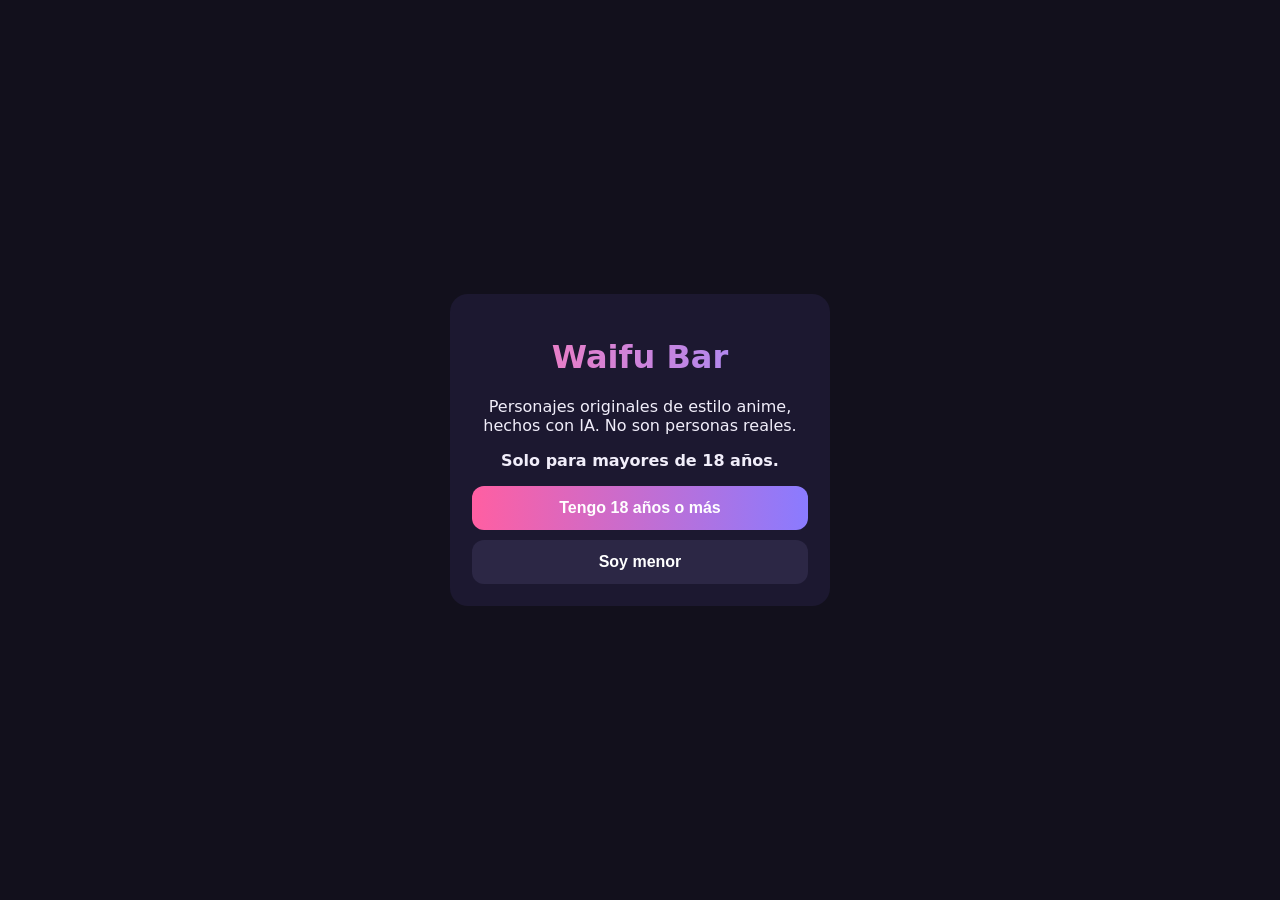
==== index.html @ c8794b06 "Waifu Bar v1" ====
<!doctype html>
<html lang="es-MX">
<head>
<meta charset="utf-8">
<meta name="viewport" content="width=device-width,initial-scale=1,viewport-fit=cover">
<meta name="theme-color" content="#12101c">
<title>Waifu Bar</title>
<link rel="stylesheet" href="styles.css">
</head>
<body>
<div id="edad" class="pantalla activa">
  <div class="caja">
    <h1>Waifu Bar</h1>
    <p>Personajes originales de estilo anime, hechos con IA. No son personas reales.</p>
    <p><b>Solo para mayores de 18 años.</b></p>
    <button id="soyMayor" class="btn">Tengo 18 años o más</button>
    <button id="soyMenor" class="btn sec">Soy menor</button>
  </div>
</div>

<div id="inicio" class="pantalla">
  <header><h1>Waifu Bar</h1><button id="abrirCfg" class="icono" aria-label="Ajustes">⚙</button></header>
  <p class="sub">Escoge con quién platicar. Todas son IA y se acuerdan de ti.</p>
  <div id="lista"></div>
  <p class="aviso">Personajes ficticios y adultos, generados con IA.</p>
</div>

<div id="chat" class="pantalla">
  <header>
    <button id="volver" class="icono" aria-label="Volver">‹</button>
    <div id="chatAvatar" class="avatar chico"></div>
    <div class="quien"><b id="chatNombre"></b><small id="chatTag"></small></div>
    <span id="contador" class="contador"></span>
  </header>
  <div id="mensajes"></div>
  <form id="formMsg">
    <input id="txt" autocomplete="off" placeholder="Escríbele algo…" maxlength="500">
    <button class="btn">Enviar</button>
  </form>
</div>

<div id="pago" class="modal">
  <div class="caja">
    <h2>Se acabaron tus mensajes gratis</h2>
    <p id="pagoTxt"></p>
    <a id="pagoLink" class="btn" target="_blank" rel="noopener">Desbloquear</a>
    <button id="cerrarPago" class="btn sec">Ahorita no</button>
  </div>
</div>

<div id="cfg" class="modal">
  <div class="caja">
    <h2>Ajustes</h2>
    <label>Tu nombre<input id="cfgNombre" maxlength="30"></label>
    <div id="cfgPrueba">
      <p class="mini">Modo prueba: pega tu clave gratis de Groq (console.groq.com). Se guarda solo en este celular.</p>
      <label>Clave de Groq<input id="cfgKey" type="password" autocomplete="off"></label>
    </div>
    <button id="guardarCfg" class="btn">Guardar</button>
    <button id="borrarTodo" class="btn sec">Borrar mis chats</button>
    <button id="cerrarCfg" class="btn sec">Cerrar</button>
  </div>
</div>

<script src="config.js"></script>
<script src="personajes.js"></script>
<script src="app.js"></script>
</body>
</html>
---- styles.css ----
*{box-sizing:border-box}html,body{margin:0;height:100%;background:#12101c;color:#f1eefa;font-family:system-ui,-apple-system,Segoe UI,Roboto,sans-serif}
.pantalla{display:none;min-height:100%;flex-direction:column}.pantalla.activa{display:flex}
header{display:flex;align-items:center;gap:10px;padding:12px 14px;background:#1c1830;position:sticky;top:0;z-index:2}
header h1{flex:1;margin:0;font-size:1.3rem}
h1{background:linear-gradient(90deg,#ff7ab6,#9b8cff);-webkit-background-clip:text;color:transparent}
.sub,.aviso{padding:0 16px;color:#b9b2d6}.aviso{font-size:.8rem;text-align:center}
.caja{margin:auto;max-width:380px;width:90%;background:#1c1830;padding:22px;border-radius:18px;text-align:center}
.btn{display:block;width:100%;border:0;border-radius:12px;padding:13px;margin-top:10px;font-size:1rem;font-weight:600;background:linear-gradient(90deg,#ff5fa2,#8a7bff);color:#fff;text-decoration:none;text-align:center}
.btn.sec{background:#2c2745}
.icono{background:none;border:0;color:#fff;font-size:1.6rem;padding:0 6px}
#lista{display:grid;gap:12px;padding:14px}
.carta{display:flex;gap:14px;align-items:center;background:#1c1830;border-radius:16px;padding:14px;border:1px solid #2c2745;cursor:pointer}
.carta b{font-size:1.1rem}.carta small{display:block;color:#b9b2d6}.carta p{margin:4px 0 0;font-size:.9rem;color:#d9d3f2}
.avatar{width:72px;height:72px;border-radius:50%;flex:none;display:grid;place-items:center;font-weight:700;font-size:1.6rem;background-size:cover;background-position:center}
.avatar.chico{width:40px;height:40px;font-size:1rem}
.quien{flex:1;line-height:1.1}.quien small{display:block;color:#b9b2d6}
.contador{font-size:.75rem;background:#2c2745;padding:4px 8px;border-radius:10px}
#mensajes{flex:1;overflow-y:auto;padding:14px;display:flex;flex-direction:column;gap:8px}
.m{max-width:82%;padding:10px 13px;border-radius:16px;line-height:1.35;white-space:pre-wrap;word-wrap:break-word}
.m.ella{background:#2c2745;align-self:flex-start;border-bottom-left-radius:4px}
.m.yo{background:linear-gradient(90deg,#ff5fa2,#8a7bff);align-self:flex-end;border-bottom-right-radius:4px}
.m.sis{align-self:center;font-size:.8rem;color:#b9b2d6;background:none}
#formMsg{display:flex;gap:8px;padding:10px;background:#1c1830;position:sticky;bottom:0}
#formMsg input{flex:1;border-radius:12px;border:1px solid #2c2745;background:#12101c;color:#fff;padding:12px;font-size:1rem}
#formMsg .btn{width:auto;margin:0;padding:0 16px}
.modal{display:none;position:fixed;inset:0;background:#000a;z-index:5}.modal.activa{display:flex}
label{display:block;text-align:left;margin-top:10px;font-size:.9rem}label input{width:100%;margin-top:4px;padding:11px;border-radius:10px;border:1px solid #2c2745;background:#12101c;color:#fff;font-size:1rem}
.mini{font-size:.8rem;color:#b9b2d6;text-align:left}
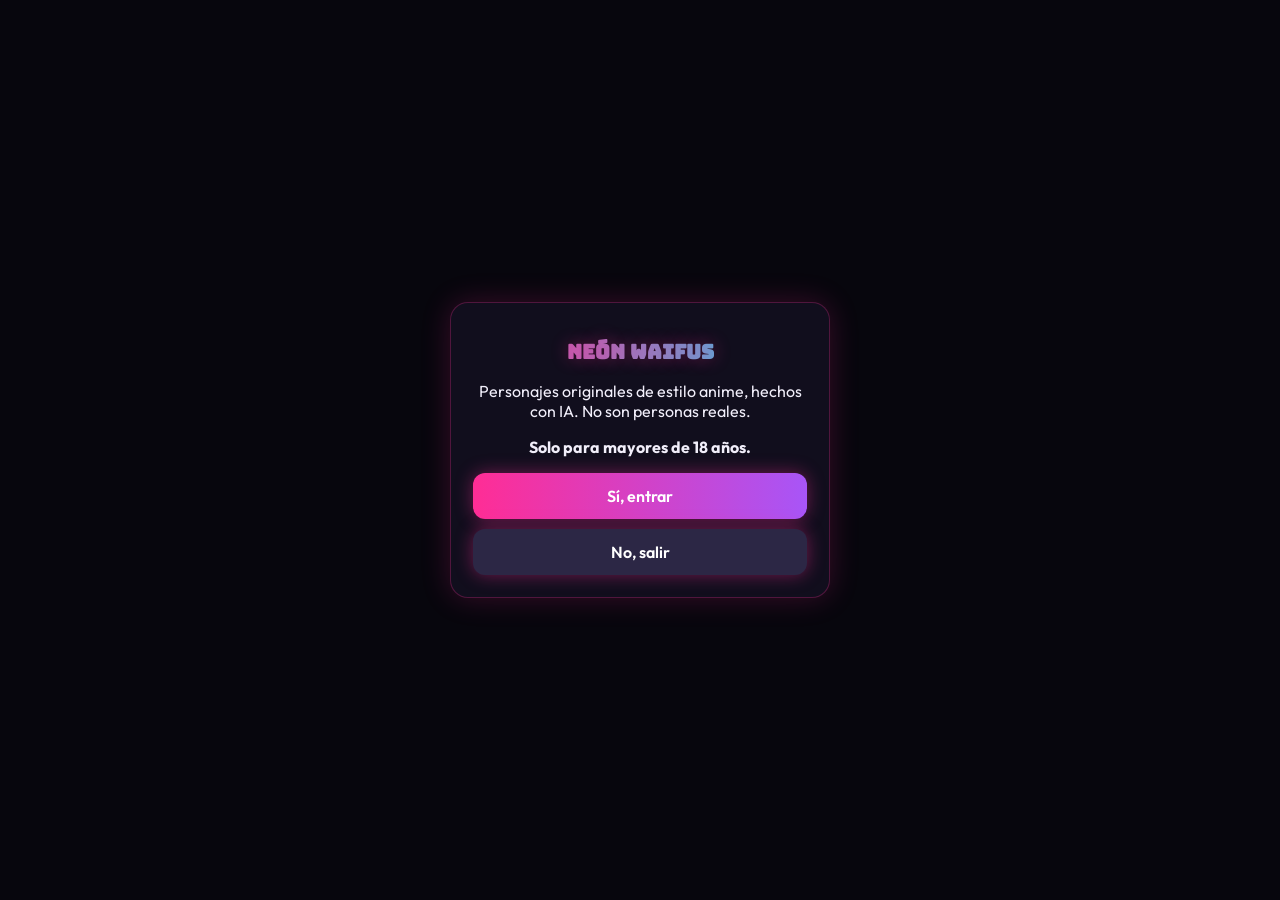
==== commit 6be3a873: "v2 look neón" ====
--- a/index.html
+++ b/index.html
@@ -4,25 +4,49 @@
 <meta charset="utf-8">
 <meta name="viewport" content="width=device-width,initial-scale=1,viewport-fit=cover">
 <meta name="theme-color" content="#12101c">
-<title>Waifu Bar</title>
+<title>Neón Waifus</title>
+<link rel="preconnect" href="https://fonts.googleapis.com"><link href="https://fonts.googleapis.com/css2?family=Bungee&family=Outfit:wght@400;600;800&display=swap" rel="stylesheet">
 <link rel="stylesheet" href="styles.css">
 </head>
 <body>
 <div id="edad" class="pantalla activa">
   <div class="caja">
-    <h1>Waifu Bar</h1>
+    <h1 class="logo">Neón Waifus</h1>
     <p>Personajes originales de estilo anime, hechos con IA. No son personas reales.</p>
     <p><b>Solo para mayores de 18 años.</b></p>
-    <button id="soyMayor" class="btn">Tengo 18 años o más</button>
-    <button id="soyMenor" class="btn sec">Soy menor</button>
+    <button id="soyMayor" class="btn">Sí, entrar</button>
+    <button id="soyMenor" class="btn sec">No, salir</button>
   </div>
 </div>
 
 <div id="inicio" class="pantalla">
-  <header><h1>Waifu Bar</h1><button id="abrirCfg" class="icono" aria-label="Ajustes">⚙</button></header>
-  <p class="sub">Escoge con quién platicar. Todas son IA y se acuerdan de ti.</p>
+  <header class="top"><span class="logo">Neón Waifus</span><button id="abrirCfg" class="icono" aria-label="Ajustes">⚙</button></header>
+  <section class="hero">
+    <div class="hero-bg"></div>
+    <div class="hero-txt">
+      <h1>Tres chicas.<br>Tres historias.<br><span>Una te está esperando.</span></h1>
+      <a href="#lista" class="btn grande">Escoge a la tuya</a>
+      <p class="chips"><span>Se acuerdan de ti</span><span>Responden al instante</span><span>Gratis para empezar</span></p>
+    </div>
+  </section>
   <div id="lista"></div>
-  <p class="aviso">Personajes ficticios y adultos, generados con IA.</p>
+  <section class="bloque">
+    <h2>Cómo funciona</h2>
+    <div class="pasos">
+      <div><b>1</b><p>Escoge a una</p></div>
+      <div><b>2</b><p>Platica gratis</p></div>
+      <div><b>3</b><p>Desbloquea su historia</p></div>
+    </div>
+  </section>
+  <section class="bloque">
+    <h2>Lo que puedes desbloquear</h2>
+    <div class="extras">
+      <div>📖<b>Capítulos de su historia</b><p>Cada una tiene su ruta y su secreto.</p></div>
+      <div>🎧<b>Audios con tu nombre</b><p>Su voz, diciéndote a ti.</p></div>
+      <div>☀️<b>Que te escriba cada mañana</b><p>Tu buenos días, sin que se lo pidas.</p></div>
+    </div>
+  </section>
+  <footer>Personajes ficticios creados con IA. Todas son adultas. Solo mayores de 18.<br>Tus chats se guardan solo en tu celular.</footer>
 </div>
 
 <div id="chat" class="pantalla">
--- a/styles.css
+++ b/styles.css
@@ -26,3 +26,35 @@
 .modal{display:none;position:fixed;inset:0;background:#000a;z-index:5}.modal.activa{display:flex}
 label{display:block;text-align:left;margin-top:10px;font-size:.9rem}label input{width:100%;margin-top:4px;padding:11px;border-radius:10px;border:1px solid #2c2745;background:#12101c;color:#fff;font-size:1rem}
 .mini{font-size:.8rem;color:#b9b2d6;text-align:left}
+/* v2 neón */
+body{font-family:Outfit,system-ui,sans-serif;background:#07060d}
+.logo{font-family:Bungee,sans-serif;font-size:1.25rem;flex:1;background:linear-gradient(90deg,#ff2d95,#22d3ee);-webkit-background-clip:text;color:transparent;text-shadow:0 0 18px #ff2d9555}
+.top{background:#07060dcc;backdrop-filter:blur(10px);border-bottom:1px solid #ff2d9533}
+.hero{position:relative;min-height:78vh;display:flex;align-items:flex-end;overflow:hidden}
+.hero-bg{position:absolute;inset:0;background:radial-gradient(circle at 20% 30%,#ff2d9566,transparent 45%),radial-gradient(circle at 80% 40%,#22d3ee55,transparent 45%),radial-gradient(circle at 50% 90%,#a855f766,transparent 50%),#07060d;background-size:cover;background-position:center;animation:pulso 8s ease-in-out infinite alternate}
+.hero-bg::after{content:"";position:absolute;inset:0;background:linear-gradient(180deg,transparent 30%,#07060d 95%)}
+@keyframes pulso{from{filter:hue-rotate(0)}to{filter:hue-rotate(25deg) brightness(1.15)}}
+.hero-txt{position:relative;padding:24px 20px 34px}
+.hero h1{font-family:Bungee,sans-serif;font-size:2rem;line-height:1.1;margin:0 0 18px;color:#fff;-webkit-text-fill-color:#fff;background:none;text-shadow:0 0 22px #ff2d95aa}
+.hero h1 span{color:#22d3ee;-webkit-text-fill-color:#22d3ee;text-shadow:0 0 22px #22d3eeaa}
+.btn{background:linear-gradient(90deg,#ff2d95,#a855f7);box-shadow:0 0 18px #ff2d9566;font-family:Outfit,sans-serif}
+.btn.grande{font-size:1.15rem;padding:16px}
+.chips{display:flex;flex-wrap:wrap;gap:8px;margin-top:14px}.chips span{font-size:.78rem;border:1px solid #22d3ee66;color:#bff6ff;padding:5px 10px;border-radius:20px;background:#22d3ee14}
+#lista{display:grid;gap:18px;padding:18px;scroll-margin-top:60px}
+@media(min-width:760px){#lista{grid-template-columns:repeat(3,1fr)}}
+.carta{display:block;padding:0;overflow:hidden;background:#110e1d;border:1px solid var(--neon);box-shadow:0 0 22px color-mix(in srgb,var(--neon) 40%,transparent);border-radius:20px;transition:transform .2s}
+.carta:active{transform:scale(.98)}
+.foto{aspect-ratio:4/5;display:grid;place-items:center}
+.ini{font-family:Bungee,sans-serif;font-size:6rem;color:var(--neon);text-shadow:0 0 30px var(--neon)}
+.info{padding:14px 16px 18px}.info b{font-size:1.3rem}.info small{color:var(--neon);font-weight:600}.info p{font-style:italic;color:#e7e2ff}
+.info .btn{background:var(--neon);box-shadow:0 0 16px var(--neon);color:#07060d}
+.bloque{padding:10px 18px 18px}.bloque h2{font-family:Bungee,sans-serif;font-size:1.15rem;color:#22d3ee;text-shadow:0 0 14px #22d3ee88}
+.pasos{display:grid;grid-template-columns:repeat(3,1fr);gap:10px;text-align:center}
+.pasos div{background:#110e1d;border-radius:14px;padding:12px 6px;border:1px solid #ff2d9533}.pasos b{font-family:Bungee,sans-serif;font-size:1.6rem;color:#ff2d95}.pasos p{margin:4px 0 0;font-size:.85rem}
+.extras{display:grid;gap:10px}.extras div{background:#110e1d;border-radius:14px;padding:14px;border:1px solid #a855f744;font-size:1.3rem}.extras b{display:block;font-size:1rem;margin-top:4px}.extras p{margin:2px 0 0;font-size:.85rem;color:#b9b2d6}
+footer{text-align:center;font-size:.75rem;color:#8d86ab;padding:22px 18px 30px;border-top:1px solid #ffffff12;margin-top:10px}
+#chat header{background:#110e1d;border-bottom:1px solid #ff2d9533}
+.m.ella{background:#1b1630;border:1px solid #ffffff10}
+.m.yo{background:linear-gradient(90deg,#ff2d95,#a855f7)}
+#formMsg{background:#110e1d}
+.caja{background:#110e1d;border:1px solid #ff2d9544;box-shadow:0 0 30px #ff2d9533}
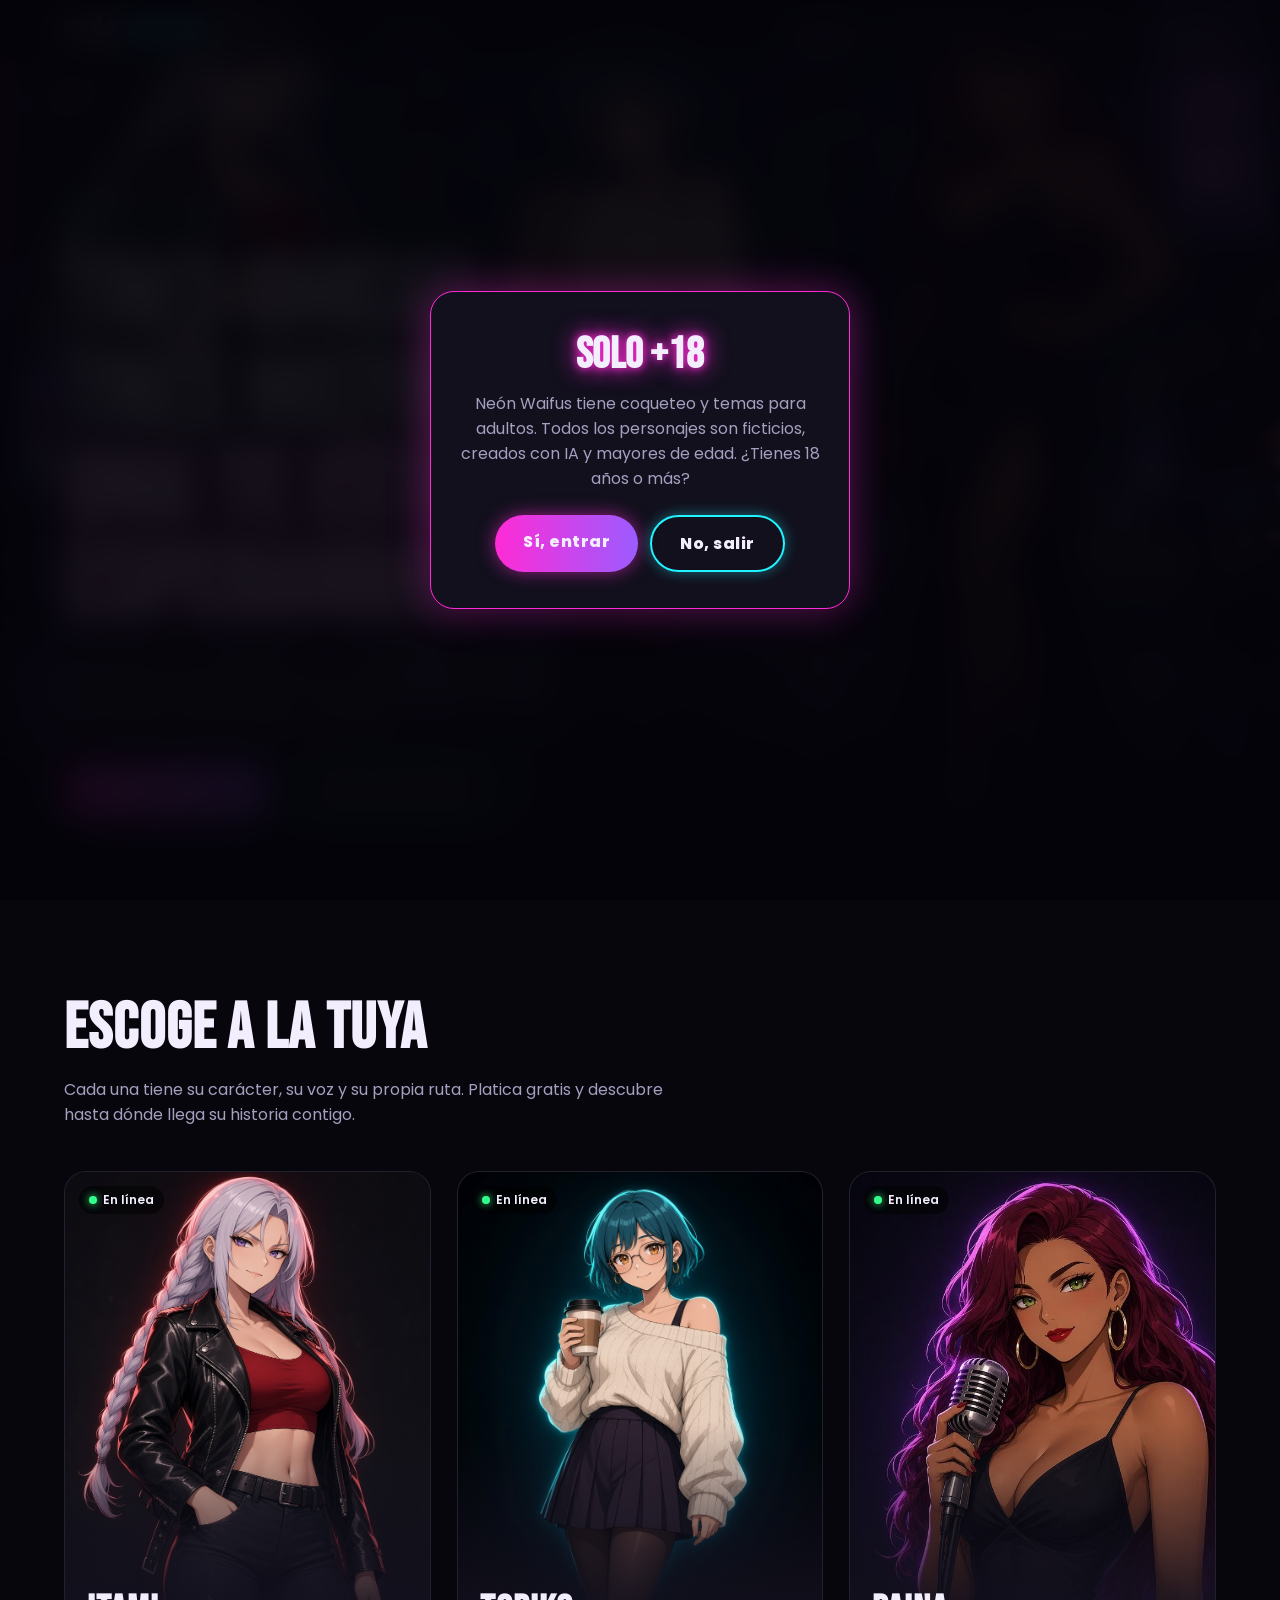
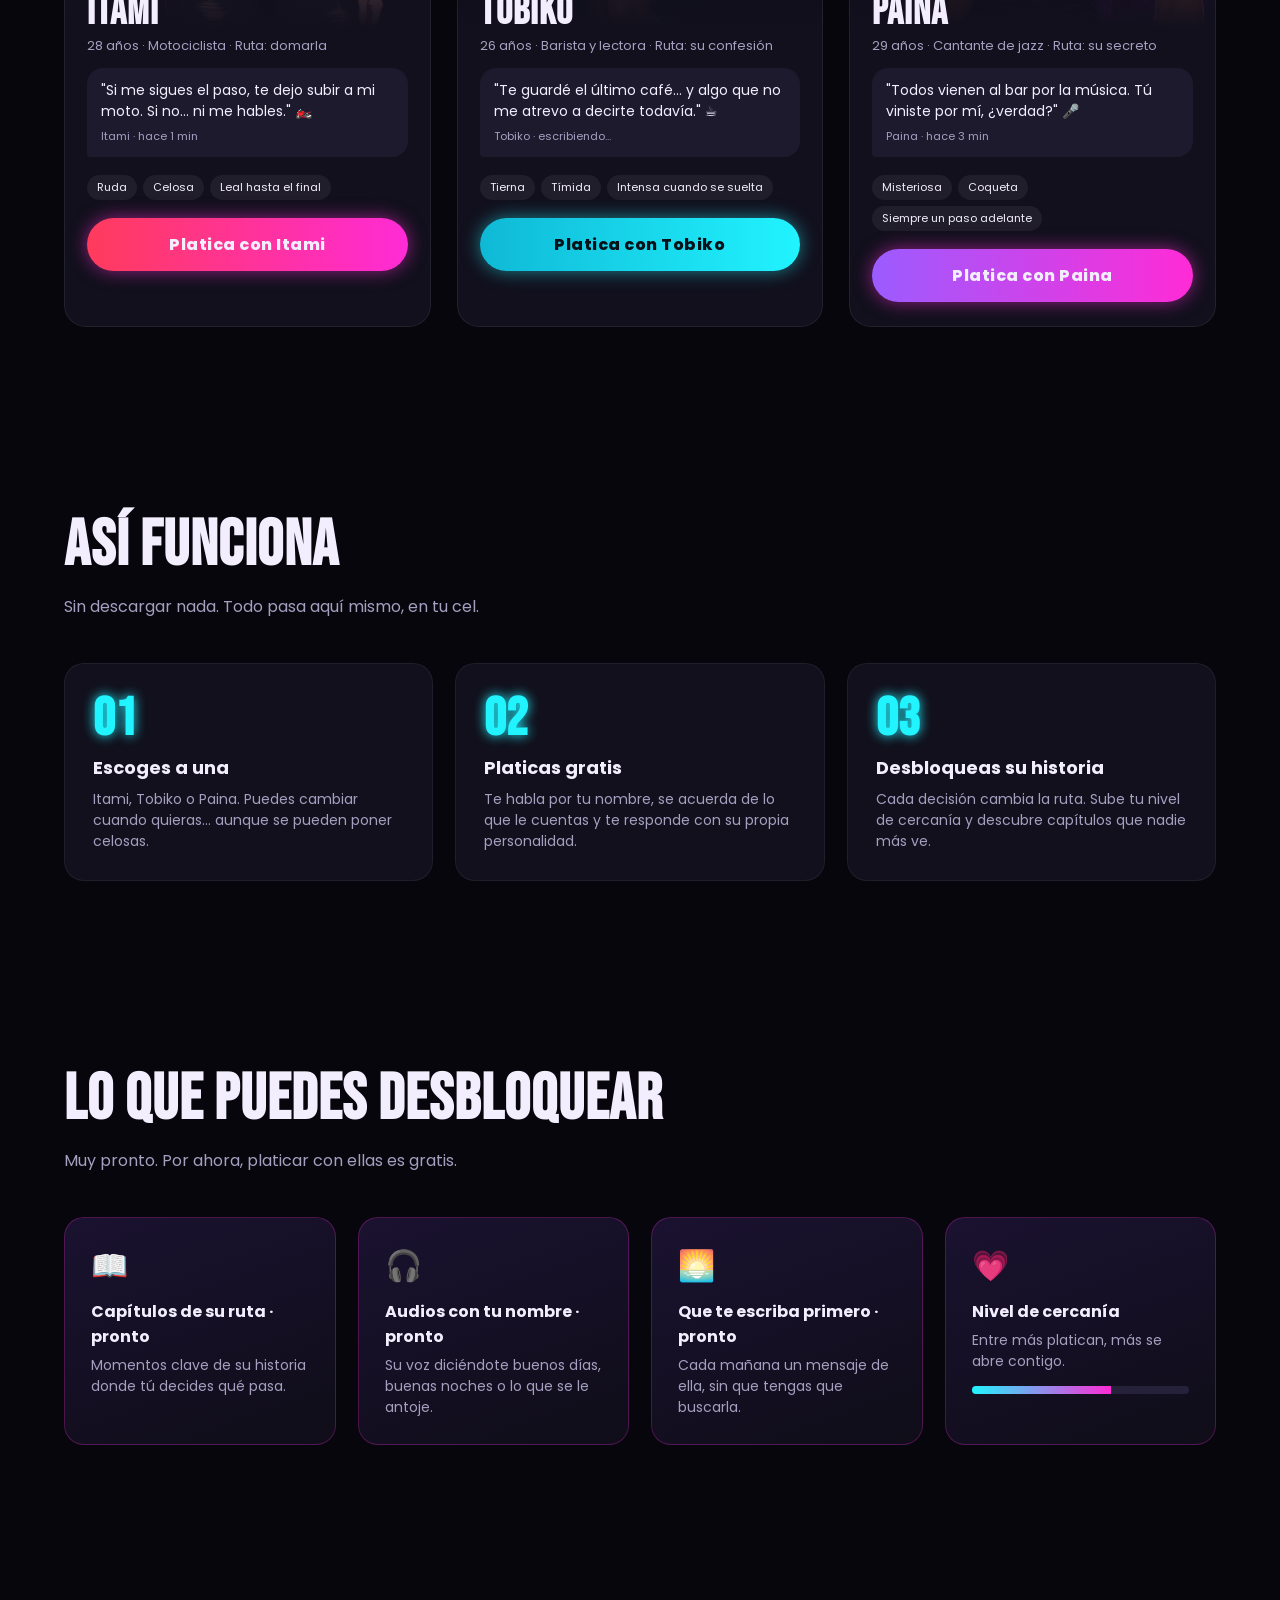
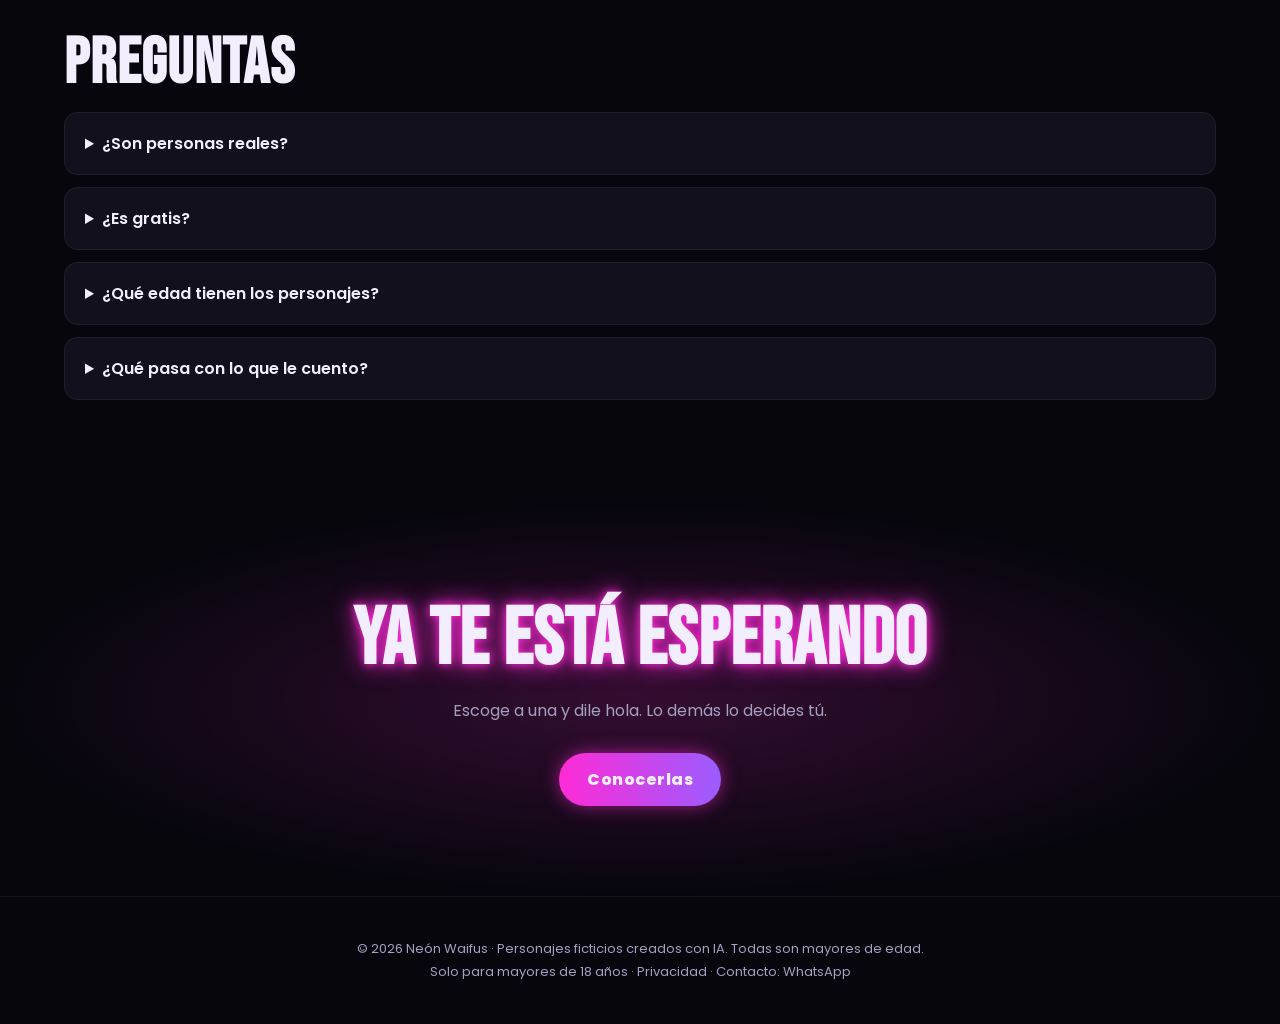
==== commit 2b7b5256: "Une landing de Bestial con chat" ====
--- a/index.html
+++ b/index.html
@@ -1,93 +1,167 @@
 <!doctype html>
-<html lang="es-MX">
+<html lang="es">
 <head>
 <meta charset="utf-8">
-<meta name="viewport" content="width=device-width,initial-scale=1,viewport-fit=cover">
-<meta name="theme-color" content="#12101c">
-<title>Neón Waifus</title>
-<link rel="preconnect" href="https://fonts.googleapis.com"><link href="https://fonts.googleapis.com/css2?family=Bungee&family=Outfit:wght@400;600;800&display=swap" rel="stylesheet">
-<link rel="stylesheet" href="styles.css">
+<meta name="viewport" content="width=device-width,initial-scale=1">
+<title>Neón Waifus · Tres chicas, tres historias</title>
+<meta name="description" content="Waifus originales con IA que te recuerdan, te escriben y viven su propia historia contigo. Solo +18.">
+<link href="https://fonts.googleapis.com/css2?family=Bebas+Neue&family=Poppins:wght@400;600;800&display=swap" rel="stylesheet">
+<style>
+:root{--bg:#07060d;--card:#12101d;--pink:#ff2bd6;--cyan:#21f3ff;--violet:#9b5cff;--red:#ff3b5c;--txt:#f3eefe;--mut:#a59fc0}
+*{box-sizing:border-box;margin:0;padding:0}
+html{scroll-behavior:smooth}
+body{background:var(--bg);color:var(--txt);font-family:Poppins,system-ui,sans-serif;overflow-x:hidden}
+a{color:inherit;text-decoration:none}
+.glow{text-shadow:0 0 8px var(--pink),0 0 24px var(--pink)}
+.btn{display:inline-block;padding:14px 28px;border-radius:999px;font-weight:800;letter-spacing:.5px;background:linear-gradient(90deg,var(--pink),var(--violet));box-shadow:0 0 18px rgba(255,43,214,.55);transition:.25s}
+.btn:hover{transform:translateY(-2px) scale(1.03);box-shadow:0 0 32px rgba(255,43,214,.9)}
+.btn.ghost{background:transparent;border:2px solid var(--cyan);box-shadow:0 0 14px rgba(33,243,255,.4)}
+nav{position:fixed;top:0;left:0;right:0;z-index:20;display:flex;justify-content:space-between;align-items:center;padding:14px 5vw;background:rgba(7,6,13,.7);backdrop-filter:blur(10px);border-bottom:1px solid rgba(255,255,255,.06)}
+.logo{font-family:'Bebas Neue';font-size:30px;letter-spacing:2px}
+.logo span{color:var(--cyan);text-shadow:0 0 10px var(--cyan)}
+nav .links a{margin-left:22px;color:var(--mut);font-weight:600;font-size:14px}
+nav .links a:hover{color:#fff}
+.hero{min-height:100vh;display:flex;align-items:flex-end;position:relative;padding:0 5vw 9vh;background:url(img/hero.jpg) center/cover no-repeat}
+.hero:before{content:"";position:absolute;inset:0;background:linear-gradient(180deg,rgba(7,6,13,.2) 0%,rgba(7,6,13,.35) 50%,var(--bg) 96%)}
+.hero .in{position:relative;max-width:680px}
+.tag{display:inline-block;font-size:12px;font-weight:600;padding:6px 12px;border-radius:999px;border:1px solid var(--cyan);color:var(--cyan);margin-bottom:16px}
+h1{font-family:'Bebas Neue';font-size:clamp(48px,9vw,104px);line-height:.92;letter-spacing:1px}
+.hero p{color:#ddd5f5;font-size:18px;margin:18px 0 28px;max-width:520px}
+.hero .cta{display:flex;gap:14px;flex-wrap:wrap}
+section{padding:90px 5vw}
+h2{font-family:'Bebas Neue';font-size:clamp(38px,6vw,64px);letter-spacing:1px;margin-bottom:10px}
+.sub{color:var(--mut);margin-bottom:44px;max-width:600px}
+.grid{display:grid;grid-template-columns:repeat(auto-fit,minmax(280px,1fr));gap:26px}
+.card{background:var(--card);border-radius:22px;overflow:hidden;position:relative;border:1px solid rgba(255,255,255,.07);transition:.35s}
+.card:hover{transform:translateY(-8px)}
+.card.itami:hover{box-shadow:0 0 40px rgba(255,59,92,.55);border-color:var(--red)}
+.card.tobiko:hover{box-shadow:0 0 40px rgba(33,243,255,.5);border-color:var(--cyan)}
+.card.paina:hover{box-shadow:0 0 40px rgba(155,92,255,.6);border-color:var(--violet)}
+.card .ph{aspect-ratio:4/5;background-size:cover;background-position:top center;position:relative}
+.card .ph:after{content:"";position:absolute;inset:0;background:linear-gradient(180deg,transparent 55%,var(--card))}
+.online{position:absolute;top:14px;left:14px;z-index:2;font-size:12px;font-weight:600;background:rgba(0,0,0,.55);padding:5px 10px;border-radius:999px}
+.online:before{content:"";display:inline-block;width:8px;height:8px;border-radius:50%;background:#34ff8a;margin-right:6px;box-shadow:0 0 8px #34ff8a;animation:pulse 1.6s infinite}
+@keyframes pulse{50%{opacity:.3}}
+.card .body{padding:0 22px 24px;margin-top:-40px;position:relative}
+.card h3{font-family:'Bebas Neue';font-size:40px;letter-spacing:1px}
+.card .meta{font-size:13px;color:var(--mut);margin-bottom:12px}
+.bubble{background:#1d1a2e;border-radius:16px 16px 16px 4px;padding:12px 14px;font-size:14px;margin-bottom:18px;position:relative}
+.bubble small{display:block;color:var(--mut);font-size:11px;margin-top:6px}
+.traits{display:flex;gap:6px;flex-wrap:wrap;margin-bottom:18px}
+.traits span{font-size:11px;padding:4px 10px;border-radius:999px;background:rgba(255,255,255,.06)}
+.card .btn{width:100%;text-align:center}
+.itami .btn{background:linear-gradient(90deg,var(--red),var(--pink))}
+.tobiko .btn{background:linear-gradient(90deg,#0fb9d6,var(--cyan));color:#06121a;box-shadow:0 0 18px rgba(33,243,255,.5)}
+.paina .btn{background:linear-gradient(90deg,var(--violet),var(--pink))}
+.steps{display:grid;grid-template-columns:repeat(auto-fit,minmax(220px,1fr));gap:22px}
+.step{background:var(--card);padding:28px;border-radius:20px;border:1px solid rgba(255,255,255,.06)}
+.step b{font-family:'Bebas Neue';font-size:54px;color:var(--cyan);text-shadow:0 0 12px var(--cyan);display:block;line-height:1}
+.step h4{font-size:18px;margin:8px 0}
+.step p{color:var(--mut);font-size:14px}
+.unlock{display:grid;grid-template-columns:repeat(auto-fit,minmax(240px,1fr));gap:22px}
+.u{padding:26px;border-radius:20px;background:linear-gradient(160deg,#1a1230,#0f0d18);border:1px solid rgba(255,43,214,.25)}
+.u .ic{font-size:30px}
+.u h4{margin:10px 0 6px}
+.u p{color:var(--mut);font-size:14px}
+.meter{margin-top:14px;height:8px;border-radius:9px;background:#26213b;overflow:hidden}
+.meter i{display:block;height:100%;width:64%;background:linear-gradient(90deg,var(--cyan),var(--pink));animation:fill 3s ease-in-out infinite alternate}
+@keyframes fill{from{width:22%}to{width:86%}}
+.vs{overflow-x:auto}
+table{width:100%;border-collapse:collapse;min-width:520px}
+th,td{padding:14px;text-align:left;border-bottom:1px solid rgba(255,255,255,.07);font-size:15px}
+th{color:var(--mut);font-weight:600}
+td.y{color:#34ff8a;font-weight:800}td.n{color:#6b6585}
+.final{text-align:center;background:radial-gradient(ellipse at center,rgba(255,43,214,.18),transparent 70%)}
+.final h2{font-size:clamp(42px,7vw,80px)}
+details{background:var(--card);border-radius:14px;padding:18px 20px;margin-bottom:12px;border:1px solid rgba(255,255,255,.06)}
+summary{cursor:pointer;font-weight:600}
+details p{color:var(--mut);margin-top:10px;font-size:14px}
+footer{padding:40px 5vw;color:var(--mut);font-size:13px;border-top:1px solid rgba(255,255,255,.06);text-align:center;line-height:1.8}
+#gate{position:fixed;inset:0;z-index:99;display:flex;align-items:center;justify-content:center;background:rgba(5,4,10,.92);backdrop-filter:blur(16px);padding:20px}
+#gate .box{max-width:420px;text-align:center;background:var(--card);padding:36px 28px;border-radius:24px;border:1px solid var(--pink);box-shadow:0 0 40px rgba(255,43,214,.35)}
+#gate h3{font-family:'Bebas Neue';font-size:44px}
+#gate p{color:var(--mut);margin:10px 0 24px}
+#gate .row{display:flex;gap:12px;justify-content:center}
+.reveal{opacity:0;transform:translateY(30px);transition:.8s}
+.reveal.on{opacity:1;transform:none}
+@media(max-width:640px){nav .links{display:none}.hero{padding-bottom:6vh}section{padding:70px 6vw}}
+</style>
 </head>
 <body>
-<div id="edad" class="pantalla activa">
-  <div class="caja">
-    <h1 class="logo">Neón Waifus</h1>
-    <p>Personajes originales de estilo anime, hechos con IA. No son personas reales.</p>
-    <p><b>Solo para mayores de 18 años.</b></p>
-    <button id="soyMayor" class="btn">Sí, entrar</button>
-    <button id="soyMenor" class="btn sec">No, salir</button>
-  </div>
-</div>
+<div id="gate"><div class="box">
+<h3 class="glow">Solo +18</h3>
+<p>Neón Waifus tiene coqueteo y temas para adultos. Todos los personajes son ficticios, creados con IA y mayores de edad. ¿Tienes 18 años o más?</p>
+<div class="row"><a class="btn" href="#" id="yes">Sí, entrar</a><a class="btn ghost" href="https://www.google.com">No, salir</a></div>
+</div></div>
 
-<div id="inicio" class="pantalla">
-  <header class="top"><span class="logo">Neón Waifus</span><button id="abrirCfg" class="icono" aria-label="Ajustes">⚙</button></header>
-  <section class="hero">
-    <div class="hero-bg"></div>
-    <div class="hero-txt">
-      <h1>Tres chicas.<br>Tres historias.<br><span>Una te está esperando.</span></h1>
-      <a href="#lista" class="btn grande">Escoge a la tuya</a>
-      <p class="chips"><span>Se acuerdan de ti</span><span>Responden al instante</span><span>Gratis para empezar</span></p>
-    </div>
-  </section>
-  <div id="lista"></div>
-  <section class="bloque">
-    <h2>Cómo funciona</h2>
-    <div class="pasos">
-      <div><b>1</b><p>Escoge a una</p></div>
-      <div><b>2</b><p>Platica gratis</p></div>
-      <div><b>3</b><p>Desbloquea su historia</p></div>
-    </div>
-  </section>
-  <section class="bloque">
-    <h2>Lo que puedes desbloquear</h2>
-    <div class="extras">
-      <div>📖<b>Capítulos de su historia</b><p>Cada una tiene su ruta y su secreto.</p></div>
-      <div>🎧<b>Audios con tu nombre</b><p>Su voz, diciéndote a ti.</p></div>
-      <div>☀️<b>Que te escriba cada mañana</b><p>Tu buenos días, sin que se lo pidas.</p></div>
-    </div>
-  </section>
-  <footer>Personajes ficticios creados con IA. Todas son adultas. Solo mayores de 18.<br>Tus chats se guardan solo en tu celular.</footer>
-</div>
+<nav><div class="logo">NEÓN <span>WAIFUS</span></div>
+<div class="links"><a href="#chicas">Las chicas</a><a href="#como">Cómo funciona</a><a href="#desbloquea">Desbloquea</a><a href="#faq">Preguntas</a></div></nav>
 
-<div id="chat" class="pantalla">
-  <header>
-    <button id="volver" class="icono" aria-label="Volver">‹</button>
-    <div id="chatAvatar" class="avatar chico"></div>
-    <div class="quien"><b id="chatNombre"></b><small id="chatTag"></small></div>
-    <span id="contador" class="contador"></span>
-  </header>
-  <div id="mensajes"></div>
-  <form id="formMsg">
-    <input id="txt" autocomplete="off" placeholder="Escríbele algo…" maxlength="500">
-    <button class="btn">Enviar</button>
-  </form>
-</div>
+<header class="hero"><div class="in">
+<span class="tag">● 3 chicas en línea ahora</span>
+<h1>Tres chicas.<br>Tres historias.<br><span class="glow">Una te está esperando.</span></h1>
+<p>No son bots que olvidan todo. Te recuerdan, se ponen celosas, te escriben en la mañana y viven una historia que cambia según lo que tú decidas.</p>
+<div class="cta"><a class="btn" href="#chicas">Escoge a la tuya</a><a class="btn ghost" href="#como">¿Cómo funciona?</a></div>
+</div></header>
 
-<div id="pago" class="modal">
-  <div class="caja">
-    <h2>Se acabaron tus mensajes gratis</h2>
-    <p id="pagoTxt"></p>
-    <a id="pagoLink" class="btn" target="_blank" rel="noopener">Desbloquear</a>
-    <button id="cerrarPago" class="btn sec">Ahorita no</button>
-  </div>
-</div>
+<section id="chicas">
+<h2 class="reveal">Escoge a la tuya</h2>
+<p class="sub reveal">Cada una tiene su carácter, su voz y su propia ruta. Platica gratis y descubre hasta dónde llega su historia contigo.</p>
+<div class="grid">
+<article class="card itami reveal"><div class="ph" style="background-image:url(img/itami.jpg)"><span class="online">En línea</span></div>
+<div class="body"><h3>Itami</h3><div class="meta">28 años · Motociclista · Ruta: domarla</div>
+<div class="bubble">"Si me sigues el paso, te dejo subir a mi moto. Si no… ni me hables." 🏍️<small>Itami · hace 1 min</small></div>
+<div class="traits"><span>Ruda</span><span>Celosa</span><span>Leal hasta el final</span></div>
+<a class="btn" href="chat.html#itami">Platica con Itami</a></div></article>
 
-<div id="cfg" class="modal">
-  <div class="caja">
-    <h2>Ajustes</h2>
-    <label>Tu nombre<input id="cfgNombre" maxlength="30"></label>
-    <div id="cfgPrueba">
-      <p class="mini">Modo prueba: pega tu clave gratis de Groq (console.groq.com). Se guarda solo en este celular.</p>
-      <label>Clave de Groq<input id="cfgKey" type="password" autocomplete="off"></label>
-    </div>
-    <button id="guardarCfg" class="btn">Guardar</button>
-    <button id="borrarTodo" class="btn sec">Borrar mis chats</button>
-    <button id="cerrarCfg" class="btn sec">Cerrar</button>
-  </div>
-</div>
+<article class="card tobiko reveal"><div class="ph" style="background-image:url(img/tobiko.jpg)"><span class="online">En línea</span></div>
+<div class="body"><h3>Tobiko</h3><div class="meta">26 años · Barista y lectora · Ruta: su confesión</div>
+<div class="bubble">"Te guardé el último café… y algo que no me atrevo a decirte todavía." ☕<small>Tobiko · escribiendo…</small></div>
+<div class="traits"><span>Tierna</span><span>Tímida</span><span>Intensa cuando se suelta</span></div>
+<a class="btn" href="chat.html#tobiko">Platica con Tobiko</a></div></article>
 
-<script src="config.js"></script>
-<script src="personajes.js"></script>
-<script src="app.js"></script>
-</body>
-</html>
+<article class="card paina reveal"><div class="ph" style="background-image:url(img/paina.jpg)"><span class="online">En línea</span></div>
+<div class="body"><h3>Paina</h3><div class="meta">29 años · Cantante de jazz · Ruta: su secreto</div>
+<div class="bubble">"Todos vienen al bar por la música. Tú viniste por mí, ¿verdad?" 🎤<small>Paina · hace 3 min</small></div>
+<div class="traits"><span>Misteriosa</span><span>Coqueta</span><span>Siempre un paso adelante</span></div>
+<a class="btn" href="chat.html#paina">Platica con Paina</a></div></article>
+</div></section>
+
+<section id="como">
+<h2 class="reveal">Así funciona</h2><p class="sub reveal">Sin descargar nada. Todo pasa aquí mismo, en tu cel.</p>
+<div class="steps">
+<div class="step reveal"><b>01</b><h4>Escoges a una</h4><p>Itami, Tobiko o Paina. Puedes cambiar cuando quieras… aunque se pueden poner celosas.</p></div>
+<div class="step reveal"><b>02</b><h4>Platicas gratis</h4><p>Te habla por tu nombre, se acuerda de lo que le cuentas y te responde con su propia personalidad.</p></div>
+<div class="step reveal"><b>03</b><h4>Desbloqueas su historia</h4><p>Cada decisión cambia la ruta. Sube tu nivel de cercanía y descubre capítulos que nadie más ve.</p></div>
+</div></section>
+
+<section id="desbloquea">
+<h2 class="reveal">Lo que puedes desbloquear</h2><p class="sub reveal">Muy pronto. Por ahora, platicar con ellas es gratis.</p>
+<div class="unlock">
+<div class="u reveal"><div class="ic">📖</div><h4>Capítulos de su ruta · pronto</h4><p>Momentos clave de su historia donde tú decides qué pasa.</p></div>
+<div class="u reveal"><div class="ic">🎧</div><h4>Audios con tu nombre · pronto</h4><p>Su voz diciéndote buenos días, buenas noches o lo que se le antoje.</p></div>
+<div class="u reveal"><div class="ic">🌅</div><h4>Que te escriba primero · pronto</h4><p>Cada mañana un mensaje de ella, sin que tengas que buscarla.</p></div>
+<div class="u reveal"><div class="ic">💗</div><h4>Nivel de cercanía</h4><p>Entre más platican, más se abre contigo.</p><div class="meter"><i></i></div></div>
+</div></section>
+
+
+<section id="faq">
+<h2 class="reveal">Preguntas</h2>
+<details><summary>¿Son personas reales?</summary><p>No. Son personajes ficticios hechos con inteligencia artificial, y ellas mismas te lo dicen si les preguntas. Lo real es la atención que te ponen.</p></details>
+<details><summary>¿Es gratis?</summary><p>Sí, platicar al principio es gratis. Los capítulos, audios y mensajes diarios llegan pronto como extras de pago.</p></details>
+<details><summary>¿Qué edad tienen los personajes?</summary><p>Todas son adultas: Itami 28, Tobiko 26 y Paina 29. Y para entrar tú también debes tener 18 o más.</p></details>
+<details><summary>¿Qué pasa con lo que le cuento?</summary><p>Tus pláticas se guardan solo en tu celular, para que te recuerde. No pedimos tu nombre real, dirección ni datos de pago en este sitio.</p></details>
+</section>
+
+<section class="final"><h2 class="reveal glow">Ya te está esperando</h2><p class="sub reveal" style="margin:10px auto 30px">Escoge a una y dile hola. Lo demás lo decides tú.</p><a class="btn" href="#chicas">Conocerlas</a></section>
+
+<footer>© 2026 Neón Waifus · Personajes ficticios creados con IA. Todas son mayores de edad.<br>Solo para mayores de 18 años · <a href="#faq">Privacidad</a> · Contacto: <a href="https://wa.me/525656586215">WhatsApp</a></footer>
+
+<script>
+const g=document.getElementById('gate');
+if(localStorage.getItem('nw18')==='1')g.remove();
+document.getElementById('yes').onclick=e=>{e.preventDefault();localStorage.setItem('nw18','1');g.remove()};
+const io=new IntersectionObserver(es=>es.forEach(x=>{if(x.isIntersecting)x.target.classList.add('on')}),{threshold:.12});
+document.querySelectorAll('.reveal').forEach(el=>io.observe(el));
+</script>
+</body></html>
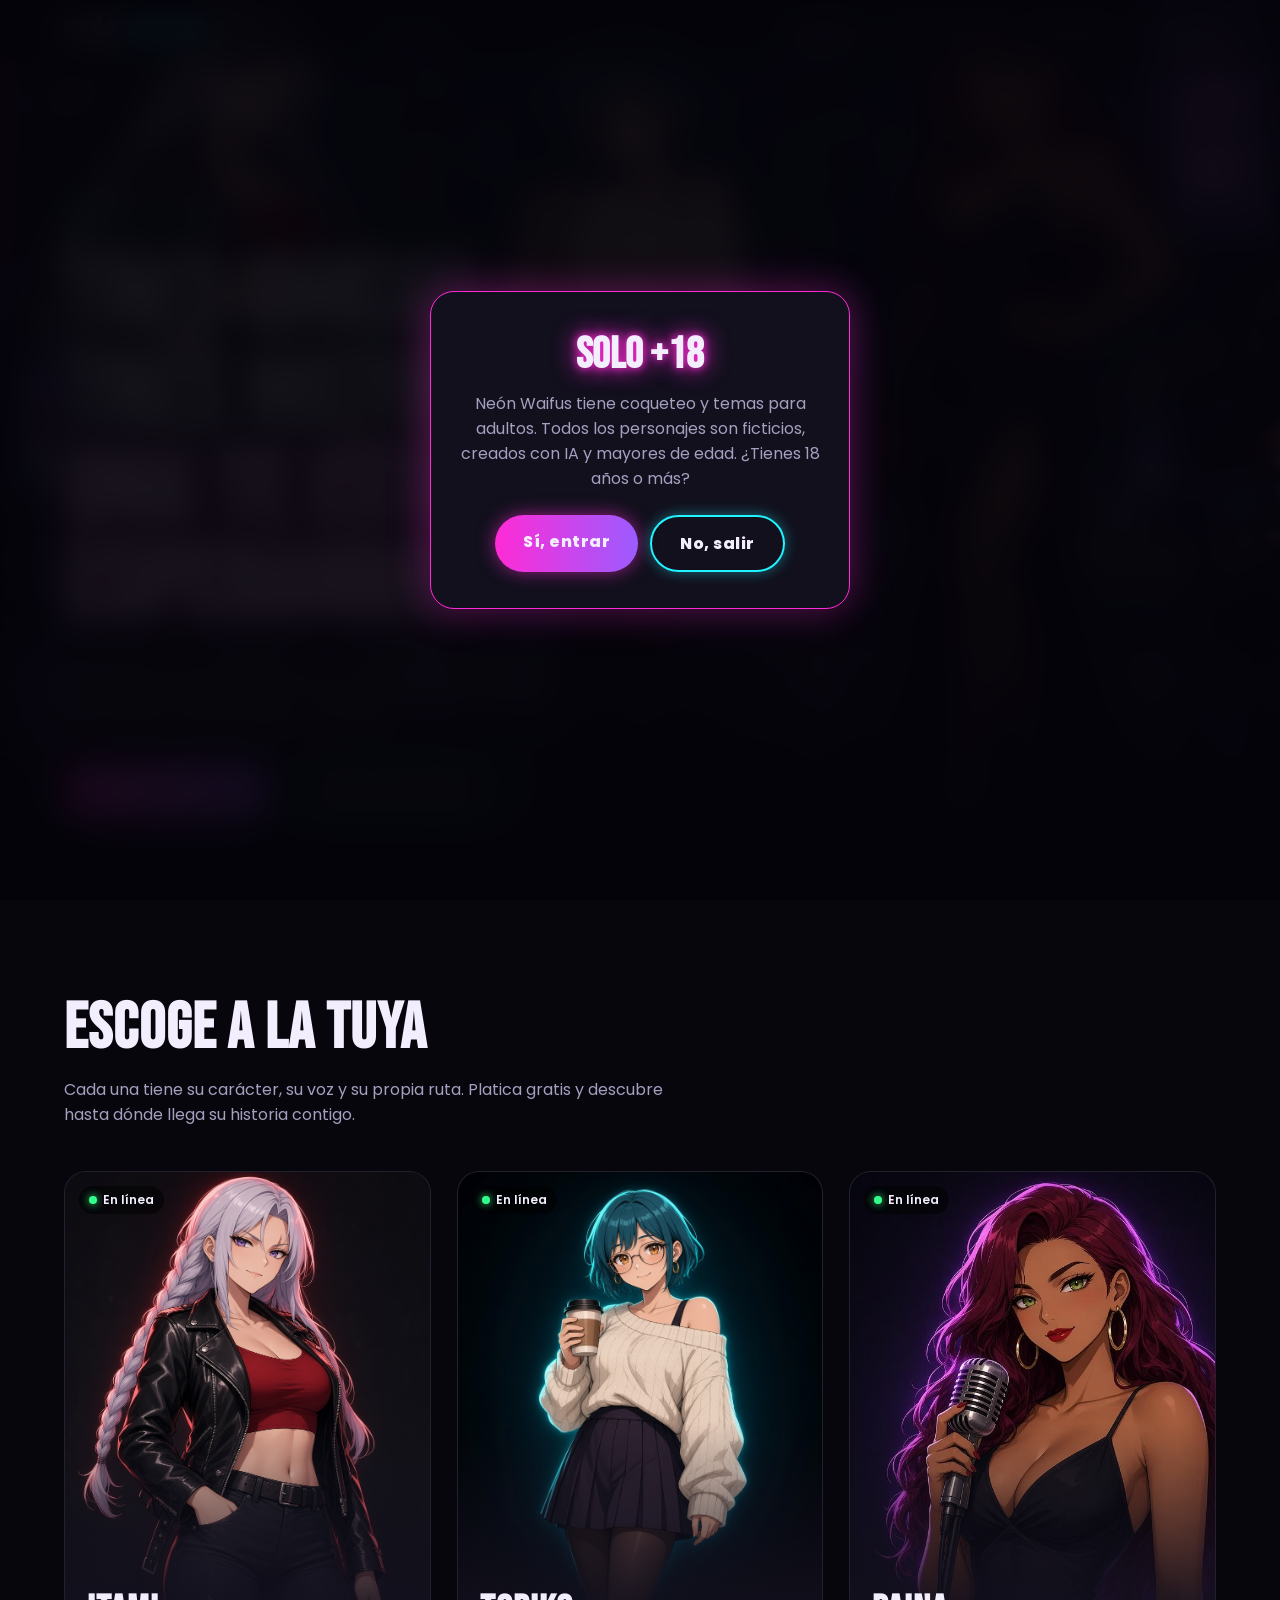
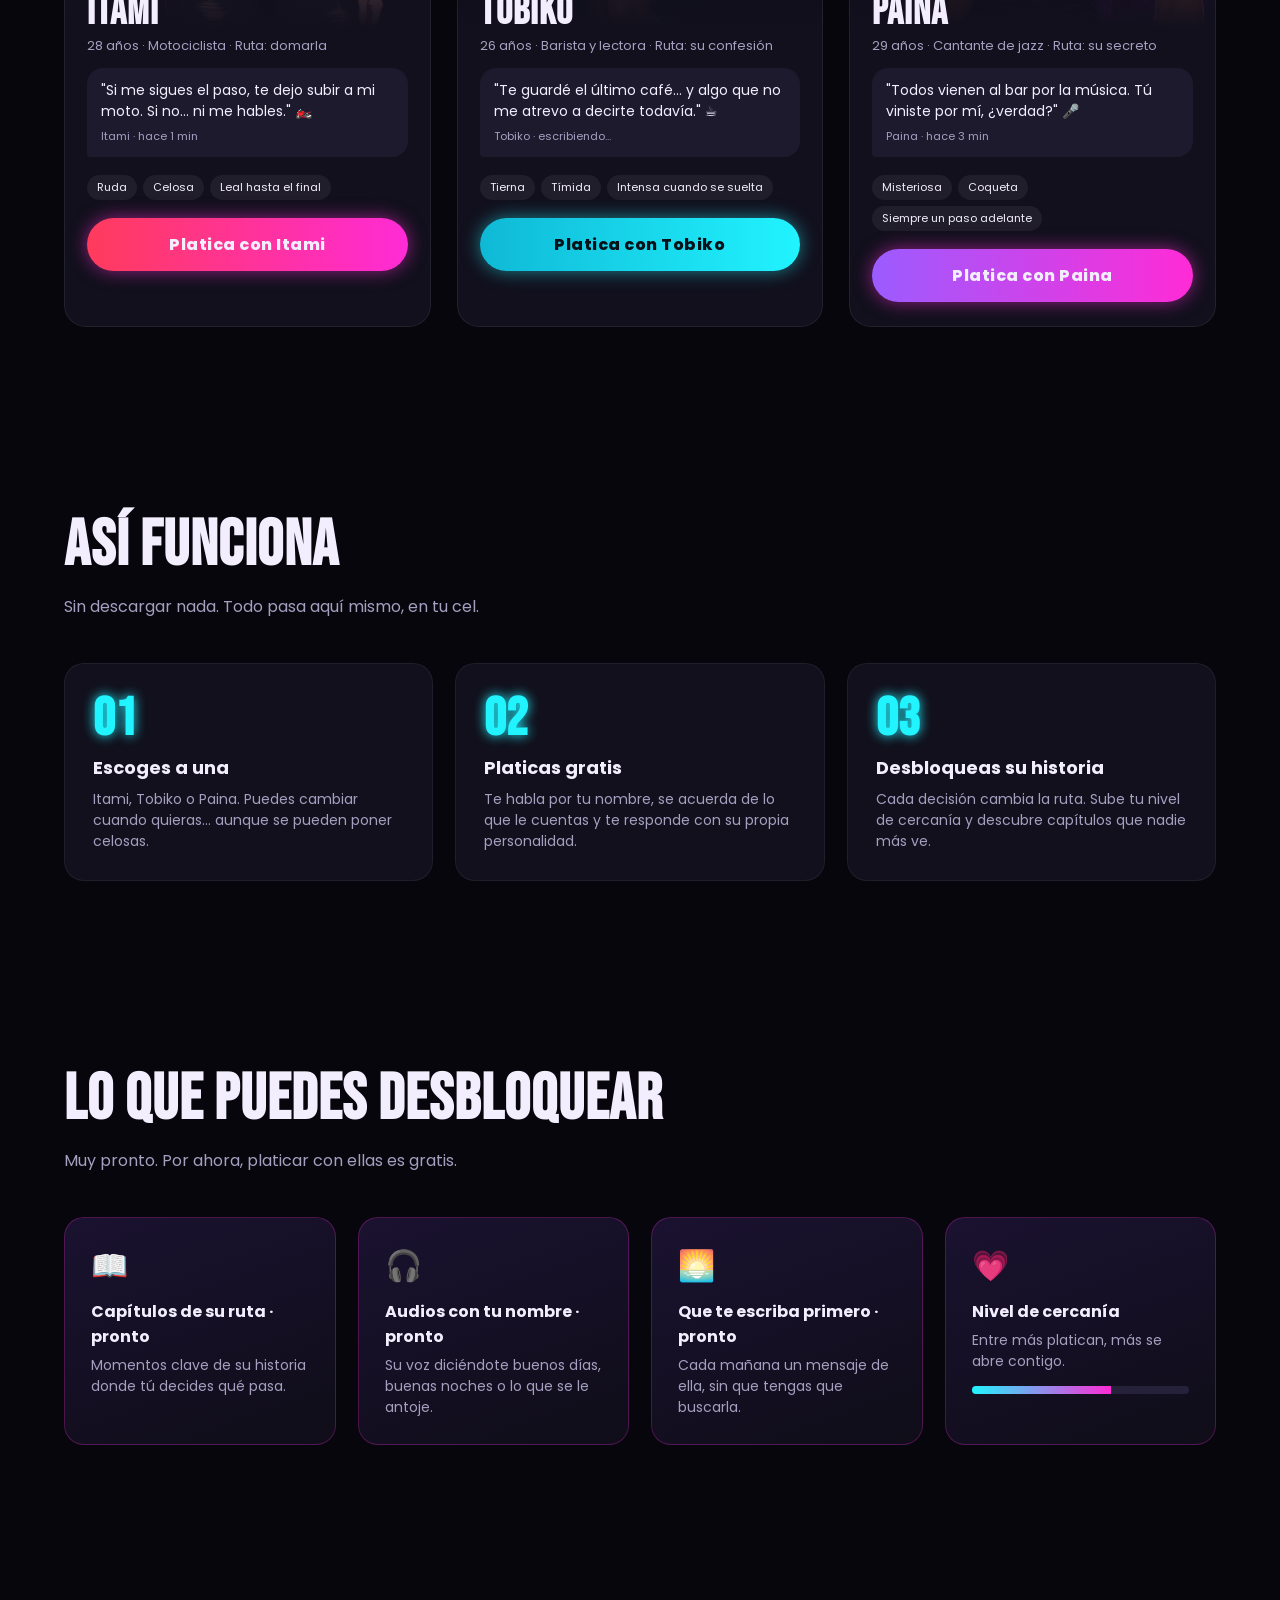
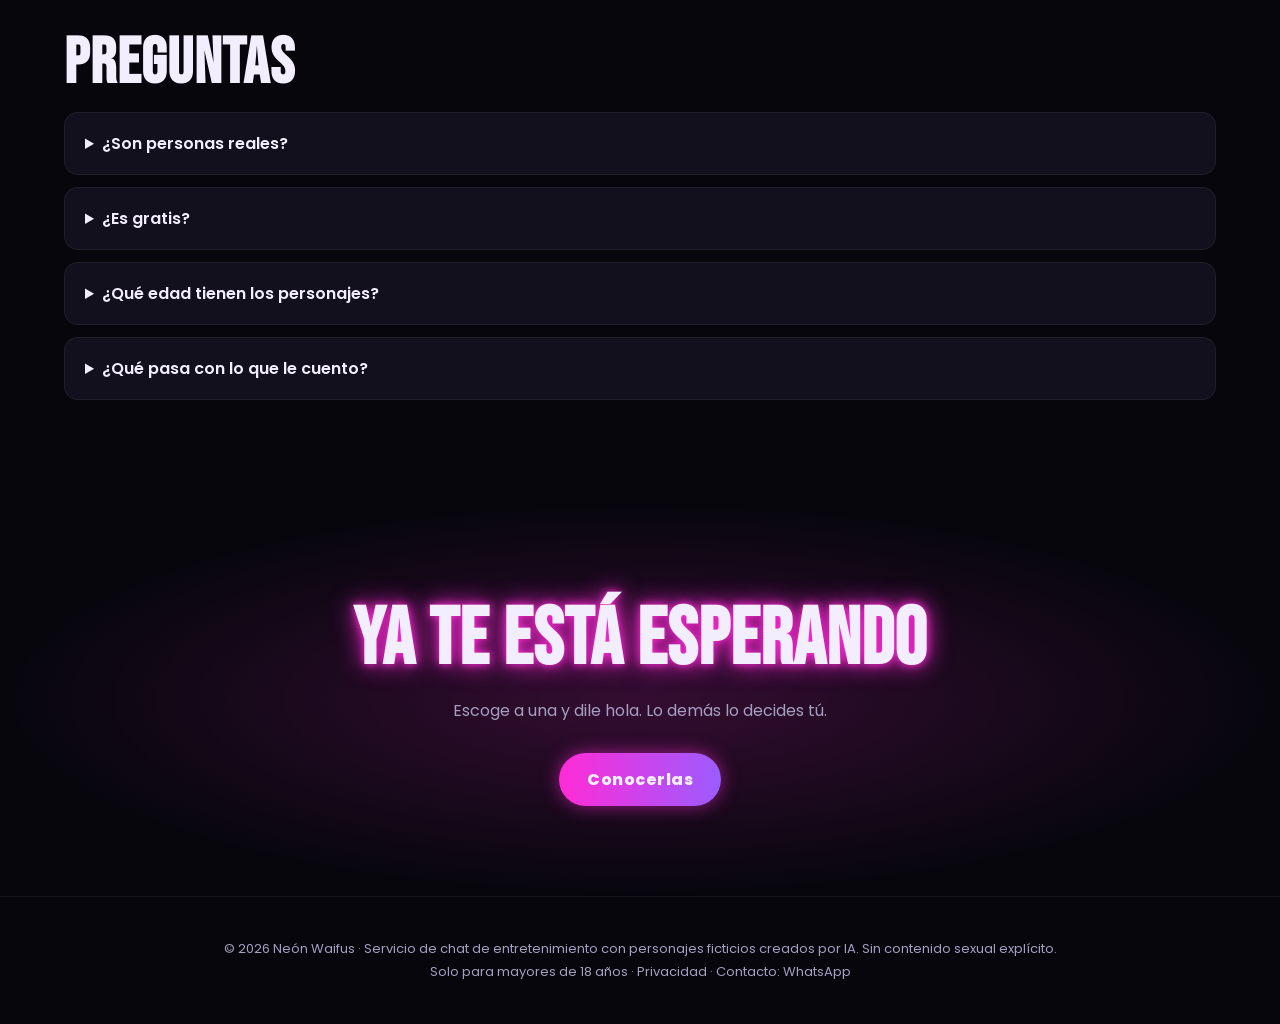
==== commit 1e84813b: "Línea de términos" ====
--- a/index.html
+++ b/index.html
@@ -155,7 +155,7 @@
 
 <section class="final"><h2 class="reveal glow">Ya te está esperando</h2><p class="sub reveal" style="margin:10px auto 30px">Escoge a una y dile hola. Lo demás lo decides tú.</p><a class="btn" href="#chicas">Conocerlas</a></section>
 
-<footer>© 2026 Neón Waifus · Personajes ficticios creados con IA. Todas son mayores de edad.<br>Solo para mayores de 18 años · <a href="#faq">Privacidad</a> · Contacto: <a href="https://wa.me/525656586215">WhatsApp</a></footer>
+<footer>© 2026 Neón Waifus · Servicio de chat de entretenimiento con personajes ficticios creados por IA. Sin contenido sexual explícito.<br>Solo para mayores de 18 años · <a href="#faq">Privacidad</a> · Contacto: <a href="https://wa.me/525656586215">WhatsApp</a></footer>
 
 <script>
 const g=document.getElementById('gate');
